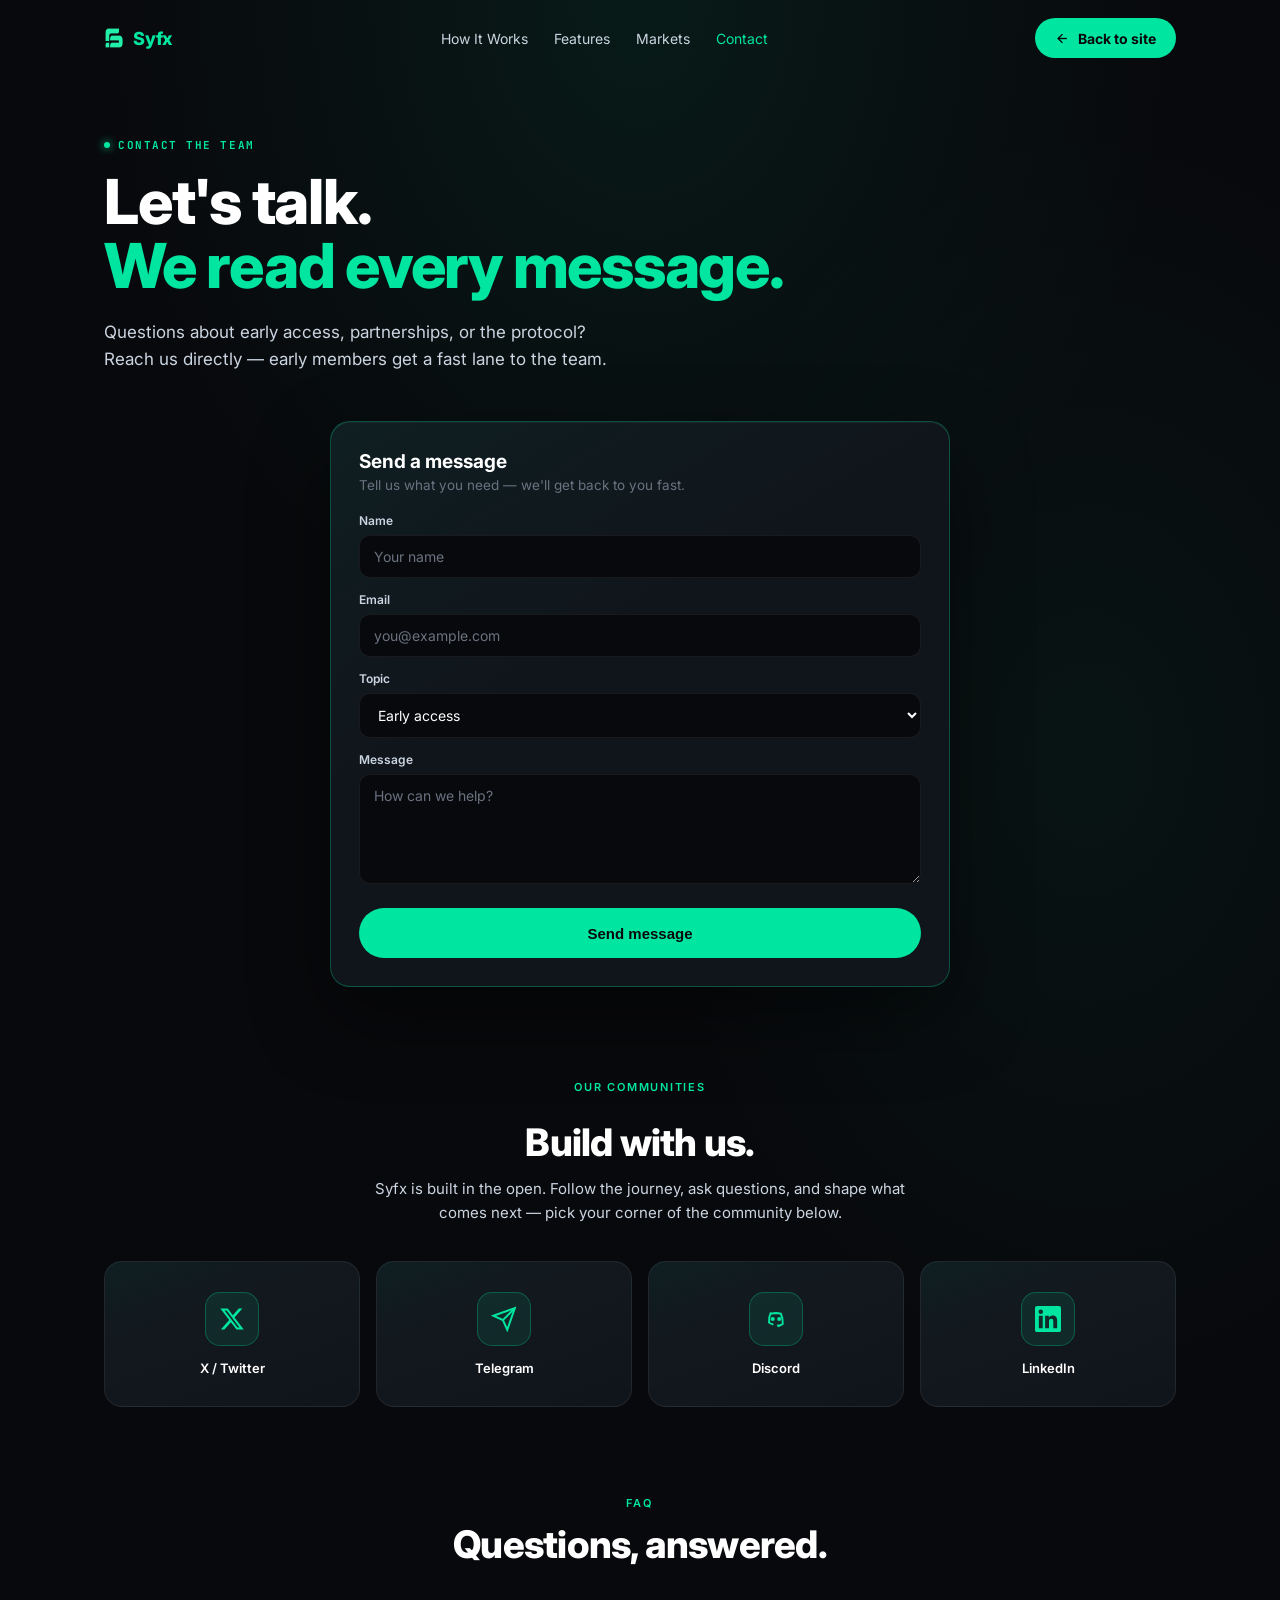
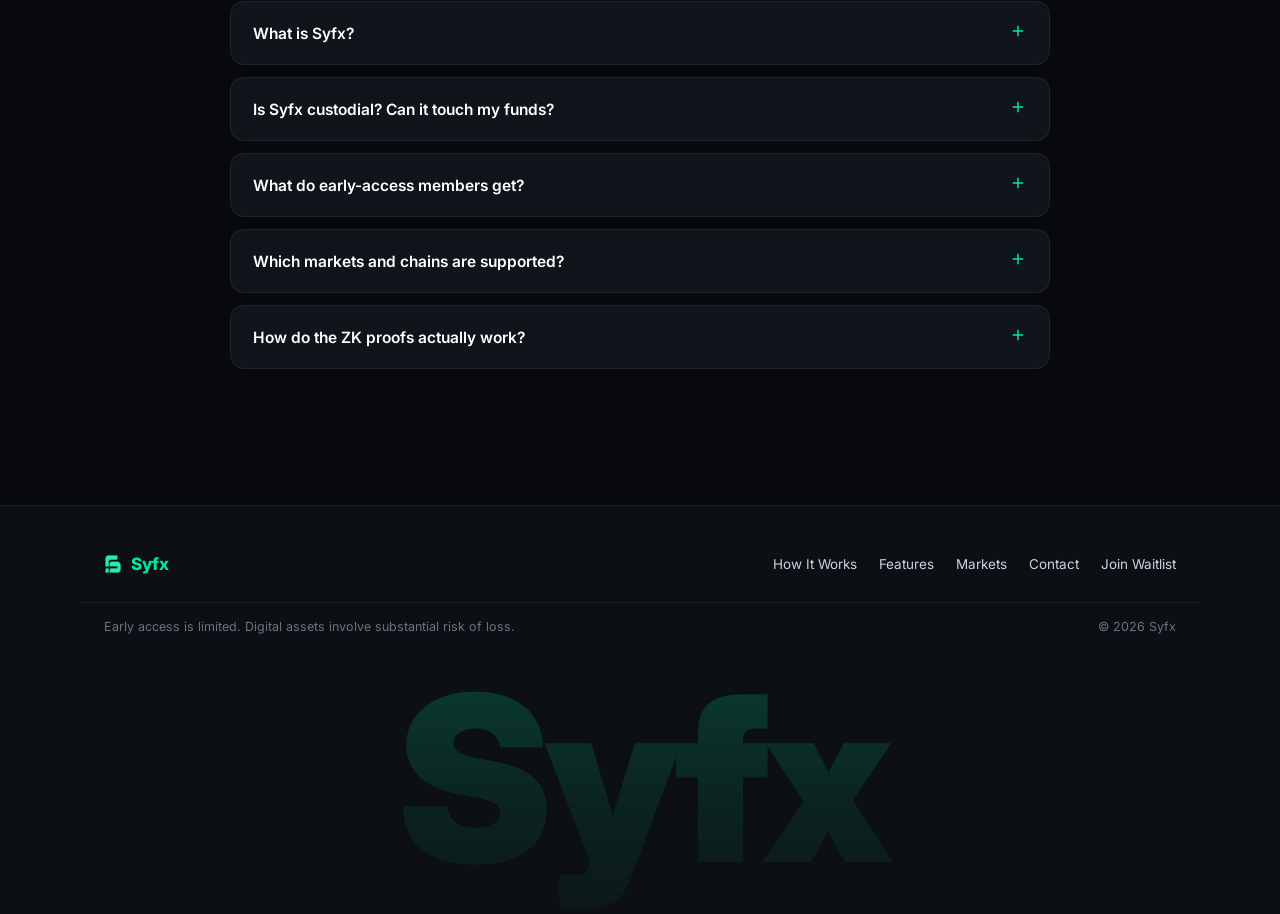
==== contact.html @ 9010b631 "Add contact, how-it-works, and waitlist subpages - contact.html: static contact form page - how-it-w" ====
<!-- @startingPoint section="Pages" subtitle="Syfx contact / reach-the-team page" viewport="1280x900" -->
<!DOCTYPE html>
<html lang="en">
<head>
<meta charset="utf-8" />
<meta name="viewport" content="width=device-width, initial-scale=1" />
<title>Contact — Syfx</title>
<link rel="stylesheet" href="./styles.css" />
<style>
  :root {
    --k-page: #08090C; --k-surface: #0C0F14; --k-card: #10141B; --k-card-2: #0E1218;
    --k-border: rgba(255,255,255,0.07); --k-border-strong: rgba(255,255,255,0.10);
    --k-mint-border: rgba(0,229,160,0.28); --k-mint-tint: rgba(0,229,160,0.09);
  }
  html { scrollbar-width: none; -ms-overflow-style: none; }
  html::-webkit-scrollbar { width: 0; height: 0; display: none; }
  * { box-sizing: border-box; }
  body { margin: 0; overflow-x: hidden; background:
      radial-gradient(60% 40% at 50% 0%, rgba(0,229,160,0.08), transparent 70%),
      radial-gradient(50% 36% at 85% 30%, rgba(0,229,160,0.05), transparent 70%),
      var(--k-page);
    color: var(--text-secondary); font-family: var(--font-sans); -webkit-font-smoothing: antialiased; overflow-x: hidden; }
  a { text-decoration: none; color: inherit; }

  /* nav */
  .nav { position: sticky; top: 0; z-index: 20; display: flex; align-items: center; justify-content: space-between;
    max-width: 1120px; margin: 0 auto; padding: 18px 24px; }
  .nav-brand { display: flex; align-items: center; gap: 9px; }
  .nav-brand img { height: 22px; }
  .nav-brand b { color: var(--accent-mint); font-weight: 800; font-size: 18px; letter-spacing: -0.01em; }
  .nav-links { display: flex; gap: 26px; }
  .nav-links a { font-size: 14px; color: var(--text-secondary); transition: color .16s; }
  .nav-links a:hover, .nav-links a.on { color: var(--accent-mint); }
  .btn { display: inline-flex; align-items: center; gap: 8px; height: 40px; padding: 0 20px; border-radius: 50px;
    background: var(--accent-mint); color: #09090B; font-weight: 700; font-size: 14px; border: none; cursor: pointer;
    transition: background .18s, transform .12s; }
  .btn:hover { background: #00C487; }
  .btn:active { transform: scale(0.97); }
  @media (max-width: 700px) { .nav-links { display: none; } }

  /* hero */
  .wrap { max-width: 1120px; margin: 0 auto; padding: 56px 24px 96px; }
  .eyebrow { display: inline-flex; align-items: center; gap: 8px; font-family: var(--font-mono); font-size: 11px; font-weight: 700;
    letter-spacing: 0.14em; text-transform: uppercase; color: var(--accent-mint); }
  .dot { width: 6px; height: 6px; border-radius: 50%; background: var(--accent-mint); box-shadow: 0 0 8px var(--accent-mint); animation: blink 1.6s infinite; }
  @keyframes blink { 0%,100% { opacity: 1; } 50% { opacity: 0.3; } }
  h1 { font-size: clamp(36px, 6vw, 62px); font-weight: 800; line-height: 1.04; letter-spacing: -0.02em; color: #fff; margin: 18px 0 0; }
  h1 .mint { color: var(--accent-mint); }
  .lead { font-size: 17px; line-height: 1.6; color: var(--text-secondary); margin: 20px 0 0; max-width: 520px; }

  .form-wrap { max-width: 620px; margin: 48px auto 0; }
  @media (max-width: 860px) { .form-wrap { margin-top: 36px; } }

  /* our communities */
  .communities { margin-top: 88px; text-align: center; }
  .comm-head { max-width: 540px; margin: 0 auto 36px; }
  .comm-head h2 { font-size: clamp(26px, 4vw, 38px); font-weight: 800; line-height: 1.08; letter-spacing: -0.02em; color: #fff; margin: 14px 0 0; }
  .comm-head p { font-size: 15px; line-height: 1.6; color: var(--text-secondary); margin: 14px 0 0; }
  .comm-row { display: grid; grid-template-columns: repeat(4, 1fr); gap: 16px; }
  .comm { position: relative; display: flex; flex-direction: column; align-items: center; justify-content: center; gap: 14px;
    width: 100%; padding: 30px 16px; border-radius: 18px; overflow: hidden;
    background: linear-gradient(160deg, rgba(0,229,160,0.05), rgba(255,255,255,0.012) 45%, transparent), var(--k-card);
    border: 1px solid var(--k-border); transition: border-color .22s, transform .22s, box-shadow .22s; }
  .comm::after { content: ''; position: absolute; inset: -40% 0 auto 0; height: 80%;
    background: radial-gradient(60% 100% at 50% 0%, rgba(0,229,160,0.16), transparent 70%); opacity: 0; transition: opacity .25s; pointer-events: none; }
  .comm:hover { border-color: var(--k-mint-border); transform: translateY(-4px);
    box-shadow: 0 24px 50px rgba(0,0,0,0.4), 0 0 50px rgba(0,229,160,0.08); }
  .comm:hover::after { opacity: 1; }
  .comm-ico { position: relative; z-index: 1; width: 54px; height: 54px; border-radius: 15px; background: var(--k-mint-tint);
    border: 1px solid var(--k-mint-border); display: grid; place-items: center; color: var(--accent-mint); transition: transform .22s, box-shadow .22s; }
  .comm:hover .comm-ico { transform: scale(1.06); box-shadow: 0 0 28px rgba(0,229,160,0.25); }
  .comm-ico svg { width: 26px; height: 26px; }
  .comm-name { position: relative; z-index: 1; font-size: 13px; font-weight: 600; color: #fff; }
  @media (max-width: 640px) {
    .comm-row { gap: 8px; }
    .comm { padding: 16px 6px; gap: 8px; border-radius: 13px; }
    .comm-ico { width: 38px; height: 38px; border-radius: 11px; }
    .comm-ico svg { width: 18px; height: 18px; }
    .comm-name { font-size: 10.5px; }
  }
  @media (max-width: 420px) {
    .comm { padding: 12px 4px; }
    .comm-ico { width: 32px; height: 32px; }
    .comm-ico svg { width: 15px; height: 15px; }
    .comm-name { font-size: 9px; }
  }

  /* form card */
  .form-card { background: linear-gradient(150deg, rgba(0,229,160,0.05), transparent 45%), var(--k-card);
    border: 1px solid var(--k-mint-border); border-radius: 20px; padding: 28px;
    box-shadow: 0 30px 80px rgba(0,0,0,0.45), inset 0 1px 0 rgba(255,255,255,0.05); }
  .form-card h3 { margin: 0 0 4px; font-size: 19px; font-weight: 700; color: #fff; }
  .form-card .fc-sub { margin: 0 0 20px; font-size: 13.5px; color: var(--text-muted); }
  .field { margin-bottom: 14px; }
  .field label { display: block; font-size: 12px; font-weight: 600; color: var(--text-secondary); margin-bottom: 7px; }
  .field input, .field textarea, .field select { width: 100%; background: var(--k-page); border: 1px solid var(--k-border);
    border-radius: 11px; color: #fff; font-family: var(--font-sans); font-size: 14px; padding: 12px 14px; outline: none;
    transition: border-color .18s, box-shadow .18s; }
  .field textarea { resize: vertical; min-height: 110px; }
  .field input:focus, .field textarea:focus, .field select:focus { border-color: var(--accent-mint); box-shadow: 0 0 0 3px rgba(0,229,160,0.12); }
  .field input::placeholder, .field textarea::placeholder { color: var(--text-muted); }
  .form-card .btn { width: 100%; height: 50px; justify-content: center; margin-top: 6px; font-size: 15px; }
  .sent { text-align: center; padding: 18px 4px; }
  .sent .tick { width: 54px; height: 54px; border-radius: 50%; background: var(--k-mint-tint); border: 2px solid var(--accent-mint);
    display: grid; place-items: center; color: var(--accent-mint); margin: 0 auto 14px; box-shadow: 0 0 30px rgba(0,229,160,0.25); }
  .sent h3 { color: var(--accent-mint); font-size: 20px; }
  .sent p { font-size: 14px; color: var(--text-secondary); }

  /* FAQ */
  .faq { max-width: 820px; margin: 84px auto 0; }
  .faq-head { text-align: center; margin-bottom: 36px; }
  .faq-eyebrow { display: inline-block; font-size: 11px; font-weight: 600; letter-spacing: 0.16em; text-transform: uppercase; color: var(--accent-mint); margin-bottom: 14px; }
  .faq-head h2 { font-size: clamp(26px, 4vw, 38px); font-weight: 800; line-height: 1.08; letter-spacing: -0.02em; color: #fff; margin: 0; }
  .faq-list { display: flex; flex-direction: column; gap: 12px; }
  .faq-item { border: 1px solid var(--k-border); border-radius: 14px; background: var(--k-card); overflow: hidden; transition: border-color .2s; }
  .faq-item.open { border-color: var(--k-mint-border); }
  .faq-q { display: flex; align-items: center; justify-content: space-between; gap: 16px; width: 100%; text-align: left;
    padding: 20px 22px; background: none; border: none; cursor: pointer; font-family: var(--font-sans); font-size: 15.5px; font-weight: 600; color: #fff; }
  .faq-q .chev { flex-shrink: 0; color: var(--accent-mint); transition: transform .25s; }
  .faq-item.open .faq-q .chev { transform: rotate(45deg); }
  .faq-a { max-height: 0; overflow: hidden; transition: max-height .3s ease; }
  .faq-a p { margin: 0; padding: 0 22px 20px; font-size: 14px; line-height: 1.65; color: var(--text-secondary); }

  /* footer */
  .foot { position: relative; border-top: 1px solid var(--k-border); background: var(--k-surface); overflow: hidden; margin-top: 40px; }
  .foot-top { position: relative; z-index: 1; max-width: 1120px; margin: 0 auto; padding: 48px 24px 28px;
    display: flex; align-items: center; justify-content: space-between; gap: 20px; flex-wrap: wrap; }
  .foot-brand { display: flex; align-items: center; gap: 9px; }
  .foot-brand img { height: 20px; }
  .foot-brand b { color: var(--accent-mint); font-weight: 800; font-size: 17px; }
  .foot-nav { display: flex; gap: 22px; flex-wrap: wrap; }
  .foot-nav a { font-size: 13.5px; color: var(--text-secondary); transition: color .18s; }
  .foot-nav a:hover { color: var(--accent-mint); }
  .foot-bar { position: relative; z-index: 1; max-width: 1120px; margin: 0 auto; padding: 16px 24px;
    border-top: 1px solid var(--k-border); display: flex; justify-content: space-between; gap: 12px; flex-wrap: wrap; }
  .foot-bar span { font-size: 12.5px; color: var(--text-muted); }
  .foot-mark { position: relative; z-index: 0; text-align: center; font-family: var(--font-sans); font-weight: 900;
    font-size: clamp(78px, 18vw, 240px); line-height: 1.05; letter-spacing: -0.04em; user-select: none; pointer-events: none;
    margin: 8px 0 0; padding: 0 0 14px; overflow: hidden;
    background: linear-gradient(180deg, rgba(0,229,160,0.22) 0%, rgba(0,229,160,0.10) 55%, rgba(0,229,160,0.04) 100%);
    -webkit-background-clip: text; background-clip: text; -webkit-text-fill-color: transparent; color: transparent; }
  @media (max-width: 560px) {
    .wrap { padding: 40px 18px 72px; }
    .form-card { padding: 22px 20px; }
    .foot-top { flex-direction: column; align-items: flex-start; gap: 22px; }
  }
</style>
</head>
<body>
  <nav class="nav">
    <a class="nav-brand" href="index.html"><img src="./assets/syfx-mark.png" alt="Syfx" /><b>Syfx</b></a>
    <div class="nav-links">
      <a href="index.html#how">How It Works</a>
      <a href="index.html#features">Features</a>
      <a href="index.html#markets">Markets</a>
      <a href="contact.html" class="on">Contact</a>
    </div>
    <a class="btn" href="index.html"><svg width="15" height="15" viewBox="0 0 24 24" fill="none" stroke="currentColor" stroke-width="2.2"><path d="M19 12H5"/><path d="m12 19-7-7 7-7"/></svg>Back to site</a>
  </nav>

  <div class="wrap">
    <span class="eyebrow"><span class="dot"></span>CONTACT THE TEAM</span>
    <h1>Let's talk.<br /><span class="mint">We read every message.</span></h1>
    <p class="lead">Questions about early access, partnerships, or the protocol? Reach us directly — early members get a fast lane to the team.</p>

    <div class="form-wrap">
      <div class="form-card" id="fcard">
        <h3>Send a message</h3>
        <p class="fc-sub">Tell us what you need — we'll get back to you fast.</p>
        <form id="cform">
          <div class="field"><label for="nm">Name</label><input id="nm" type="text" placeholder="Your name" required /></div>
          <div class="field"><label for="em">Email</label><input id="em" type="email" placeholder="you@example.com" required /></div>
          <div class="field"><label for="tp">Topic</label>
            <select id="tp"><option>Early access</option><option>Partnership</option><option>Press</option><option>Technical / protocol</option><option>Something else</option></select>
          </div>
          <div class="field"><label for="msg">Message</label><textarea id="msg" placeholder="How can we help?" required></textarea></div>
          <button class="btn" type="submit">Send message</button>
        </form>
      </div>
    </div>

    <section class="communities">
      <div class="comm-head">
        <span class="faq-eyebrow">OUR COMMUNITIES</span>
        <h2>Build with us.</h2>
        <p>Syfx is built in the open. Follow the journey, ask questions, and shape what comes next — pick your corner of the community below.</p>
      </div>
      <div class="comm-row">
        <a class="comm" href="#" aria-label="X / Twitter">
          <span class="comm-ico"><svg viewBox="0 0 24 24" fill="currentColor"><path d="M18.244 2.25h3.308l-7.227 8.26 8.502 11.24H16.17l-5.214-6.817L4.99 21.75H1.68l7.73-8.835L1.254 2.25H8.08l4.713 6.231zm-1.161 17.52h1.833L7.084 4.126H5.117z"/></svg></span>
          <span class="comm-name">X / Twitter</span>
        </a>
        <a class="comm" href="#" aria-label="Telegram">
          <span class="comm-ico"><svg viewBox="0 0 24 24" fill="none" stroke="currentColor" stroke-width="1.8"><path d="m22 2-7 20-4-9-9-4Z"/><path d="M22 2 11 13"/></svg></span>
          <span class="comm-name">Telegram</span>
        </a>
        <a class="comm" href="#" aria-label="Discord">
          <span class="comm-ico"><svg viewBox="0 0 24 24" fill="none" stroke="currentColor" stroke-width="1.8"><circle cx="9" cy="12" r="1"/><circle cx="15" cy="12" r="1"/><path d="M7.5 7.2A16 16 0 0 1 12 6.5a16 16 0 0 1 4.5.7c1.5 3 2 6 1.7 9.3a13 13 0 0 1-4 2 9 9 0 0 1-.8-1.3M9.6 17.2a13 13 0 0 1-4-2c-.3-3.3.2-6.3 1.7-9.3"/></svg></span>
          <span class="comm-name">Discord</span>
        </a>
        <a class="comm" href="#" aria-label="LinkedIn">
          <span class="comm-ico"><svg viewBox="0 0 24 24" fill="currentColor"><path d="M20.45 20.45h-3.56v-5.57c0-1.33-.02-3.04-1.85-3.04-1.85 0-2.14 1.45-2.14 2.94v5.67H9.35V9h3.42v1.56h.05c.48-.9 1.64-1.85 3.37-1.85 3.6 0 4.27 2.37 4.27 5.46v6.28zM5.34 7.43a2.06 2.06 0 1 1 0-4.13 2.06 2.06 0 0 1 0 4.13zM7.12 20.45H3.56V9h3.56v11.45zM22.22 0H1.77C.79 0 0 .77 0 1.73v20.54C0 23.22.79 24 1.77 24h20.45c.98 0 1.78-.78 1.78-1.73V1.73C24 .77 23.2 0 22.22 0z"/></svg></span>
          <span class="comm-name">LinkedIn</span>
        </a>
      </div>
    </section>

    <section class="faq">
      <div class="faq-head">
        <span class="faq-eyebrow">FAQ</span>
        <h2>Questions, answered.</h2>
      </div>
      <div class="faq-list" id="faqList">
        <div class="faq-item">
          <button class="faq-q">What is Syfx?<span class="chev"><svg width="18" height="18" viewBox="0 0 24 24" fill="none" stroke="currentColor" stroke-width="2"><path d="M12 5v14M5 12h14"/></svg></span></button>
          <div class="faq-a"><p>Syfx is a verifiable AI operating system for traders. You build strategy in plain conversation, and every trade is backed by a triple-layer zero-knowledge proof before a single dollar moves — so you can verify the AI's work instead of trusting it blindly.</p></div>
        </div>
        <div class="faq-item">
          <button class="faq-q">Is Syfx custodial? Can it touch my funds?<span class="chev"><svg width="18" height="18" viewBox="0 0 24 24" fill="none" stroke="currentColor" stroke-width="2"><path d="M12 5v14M5 12h14"/></svg></span></button>
          <div class="faq-a"><p>No. Syfx is 100% non-custodial by architecture. Your capital lives in your own smart-contract vault — Syfx can never hold, move, or freeze your funds without a verified execution proof.</p></div>
        </div>
        <div class="faq-item">
          <button class="faq-q">What do early-access members get?<span class="chev"><svg width="18" height="18" viewBox="0 0 24 24" fill="none" stroke="currentColor" stroke-width="2"><path d="M12 5v14M5 12h14"/></svg></span></button>
          <div class="faq-a"><p>Founding members get a permanent badge on their profile, Elite tier free for 30 days, and a direct line to the team. Early access is limited — joining the waitlist locks in your spot.</p></div>
        </div>
        <div class="faq-item">
          <button class="faq-q">Which markets and chains are supported?<span class="chev"><svg width="18" height="18" viewBox="0 0 24 24" fill="none" stroke="currentColor" stroke-width="2"><path d="M12 5v14M5 12h14"/></svg></span></button>
          <div class="faq-a"><p>Crypto spot and perps across Ethereum, Base, Arbitrum, Hyperliquid and Solana, plus forex and RWAs via Ostium and OANDA. Proofs are anchored on the 0G Network. More markets are added continuously.</p></div>
        </div>
        <div class="faq-item">
          <button class="faq-q">How do the ZK proofs actually work?<span class="chev"><svg width="18" height="18" viewBox="0 0 24 24" fill="none" stroke="currentColor" stroke-width="2"><path d="M12 5v14M5 12h14"/></svg></span></button>
          <div class="faq-a"><p>Before execution, Syfx runs three independent cryptographic proofs — that the market data was real, the AI reasoned correctly, and your exact rules were followed. If any one fails, the vault physically refuses to execute. It's enforced by code, not policy.</p></div>
        </div>
      </div>
    </section>
  </div>

  <footer class="foot">
    <div class="foot-top">
      <a class="foot-brand" href="index.html"><img src="./assets/syfx-mark.png" alt="" /><b>Syfx</b></a>
      <div class="foot-nav">
        <a href="index.html#how">How It Works</a>
        <a href="index.html#features">Features</a>
        <a href="index.html#markets">Markets</a>
        <a href="contact.html">Contact</a>
        <a href="index.html#waitlist">Join Waitlist</a>
      </div>
    </div>
    <div class="foot-bar">
      <span>Early access is limited. Digital assets involve substantial risk of loss.</span>
      <span>© 2026 Syfx</span>
    </div>
    <div class="foot-mark" aria-hidden="true">Syfx</div>
  </footer>

  <script>
    function syfxReportHeight() {
      try { parent.postMessage({ type: 'syfx-h', h: document.body.scrollHeight }, '*'); } catch (e) {}
    }
    window.addEventListener('load', syfxReportHeight);
    window.addEventListener('resize', syfxReportHeight);
    setTimeout(syfxReportHeight, 300);
    document.querySelectorAll('.faq-q').forEach(function (q) {
      q.addEventListener('click', function () {
        var item = q.closest('.faq-item');
        var ans = item.querySelector('.faq-a');
        var isOpen = item.classList.contains('open');
        document.querySelectorAll('.faq-item.open').forEach(function (o) {
          o.classList.remove('open'); o.querySelector('.faq-a').style.maxHeight = null;
        });
        if (!isOpen) { item.classList.add('open'); ans.style.maxHeight = ans.scrollHeight + 'px'; }
        setTimeout(syfxReportHeight, 320);
      });
    });
    document.getElementById('cform').addEventListener('submit', function (e) {
      e.preventDefault();
      document.getElementById('fcard').innerHTML =
        '<div class="sent"><div class="tick"><svg width="26" height="26" viewBox="0 0 24 24" fill="none" stroke="currentColor" stroke-width="2.4"><path d="M20 6 9 17l-5-5"/></svg></div>' +
        '<h3>Message sent.</h3><p>Thanks for reaching out — we\'ll reply to your inbox shortly.</p></div>';
      setTimeout(syfxReportHeight, 50);
    });
  </script>
</body>
</html>
---- styles.css ----
/* ============================================================
   SYFX DESIGN SYSTEM — GLOBAL ENTRY
   Consumers link this one file. Imports only.
   ============================================================ */

@import url('./tokens/fonts.css');
@import url('./tokens/colors.css');
@import url('./tokens/typography.css');
@import url('./tokens/spacing.css');
@import url('./tokens/effects.css');
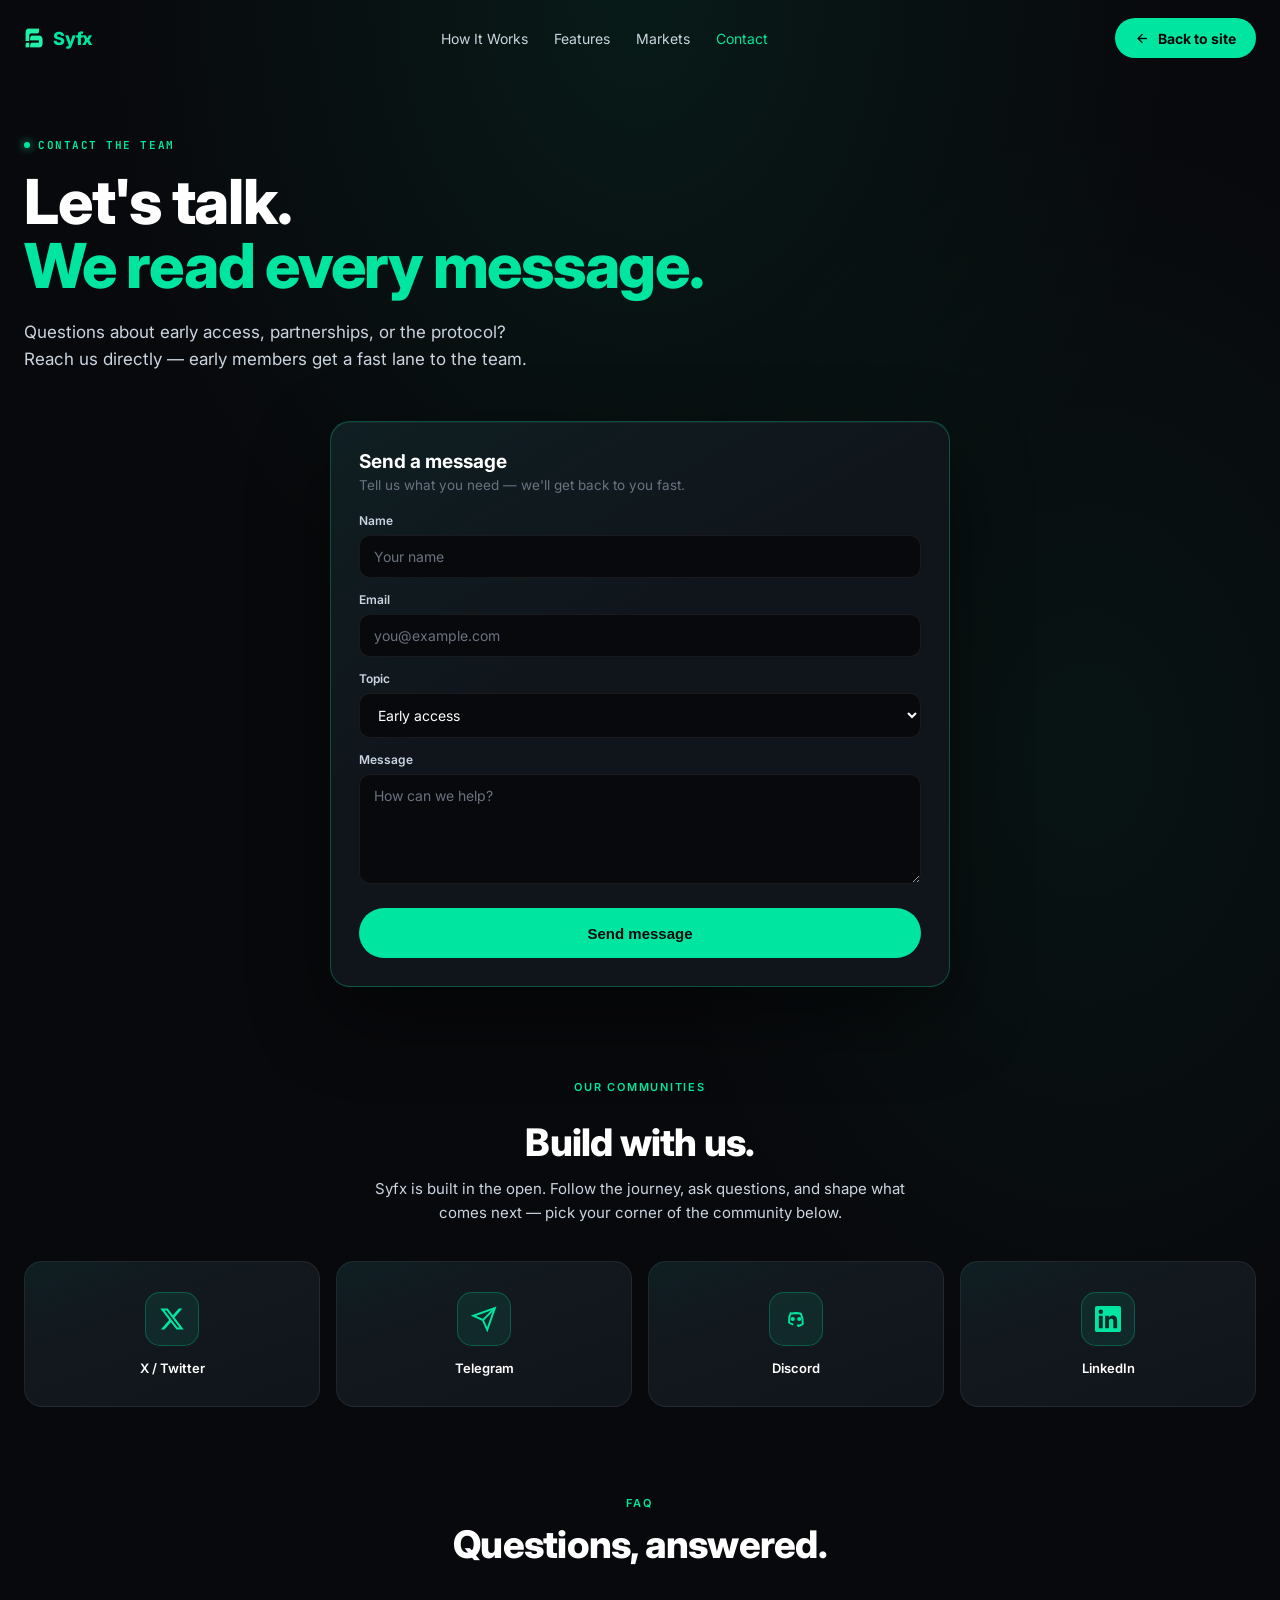
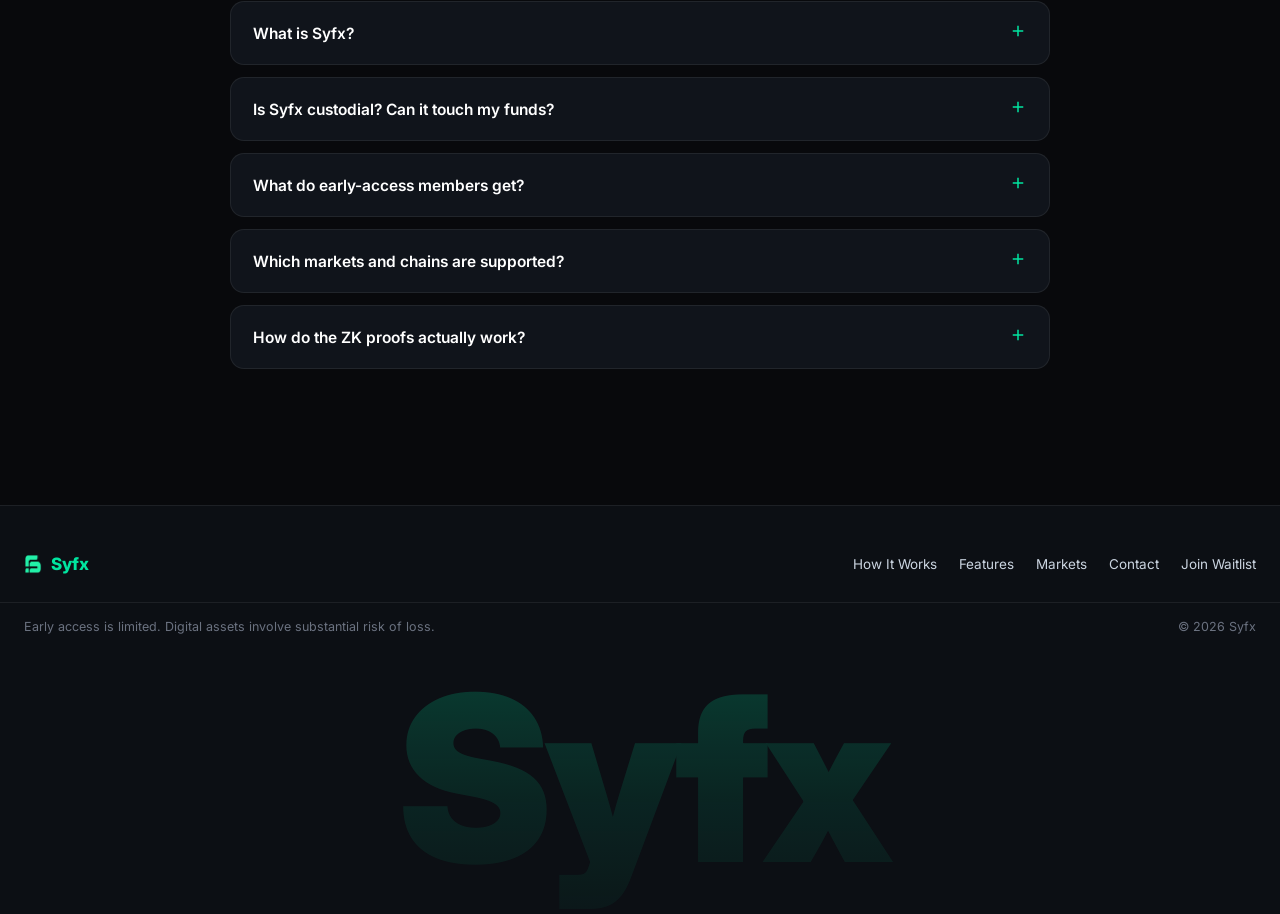
==== commit 2174fdf3: "Widen page content and dashboard to reduce side-gap on large screens Content sections (.sec), footer" ====
--- a/contact.html
+++ b/contact.html
@@ -24,7 +24,7 @@
 
   /* nav */
   .nav { position: sticky; top: 0; z-index: 20; display: flex; align-items: center; justify-content: space-between;
-    max-width: 1120px; margin: 0 auto; padding: 18px 24px; }
+    max-width: 1320px; margin: 0 auto; padding: 18px 24px; }
   .nav-brand { display: flex; align-items: center; gap: 9px; }
   .nav-brand img { height: 22px; }
   .nav-brand b { color: var(--accent-mint); font-weight: 800; font-size: 18px; letter-spacing: -0.01em; }
@@ -39,7 +39,7 @@
   @media (max-width: 700px) { .nav-links { display: none; } }
 
   /* hero */
-  .wrap { max-width: 1120px; margin: 0 auto; padding: 56px 24px 96px; }
+  .wrap { max-width: 1320px; margin: 0 auto; padding: 56px 24px 96px; }
   .eyebrow { display: inline-flex; align-items: center; gap: 8px; font-family: var(--font-mono); font-size: 11px; font-weight: 700;
     letter-spacing: 0.14em; text-transform: uppercase; color: var(--accent-mint); }
   .dot { width: 6px; height: 6px; border-radius: 50%; background: var(--accent-mint); box-shadow: 0 0 8px var(--accent-mint); animation: blink 1.6s infinite; }
@@ -123,7 +123,7 @@
 
   /* footer */
   .foot { position: relative; border-top: 1px solid var(--k-border); background: var(--k-surface); overflow: hidden; margin-top: 40px; }
-  .foot-top { position: relative; z-index: 1; max-width: 1120px; margin: 0 auto; padding: 48px 24px 28px;
+  .foot-top { position: relative; z-index: 1; max-width: 1320px; margin: 0 auto; padding: 48px 24px 28px;
     display: flex; align-items: center; justify-content: space-between; gap: 20px; flex-wrap: wrap; }
   .foot-brand { display: flex; align-items: center; gap: 9px; }
   .foot-brand img { height: 20px; }
@@ -131,7 +131,7 @@
   .foot-nav { display: flex; gap: 22px; flex-wrap: wrap; }
   .foot-nav a { font-size: 13.5px; color: var(--text-secondary); transition: color .18s; }
   .foot-nav a:hover { color: var(--accent-mint); }
-  .foot-bar { position: relative; z-index: 1; max-width: 1120px; margin: 0 auto; padding: 16px 24px;
+  .foot-bar { position: relative; z-index: 1; max-width: 1320px; margin: 0 auto; padding: 16px 24px;
     border-top: 1px solid var(--k-border); display: flex; justify-content: space-between; gap: 12px; flex-wrap: wrap; }
   .foot-bar span { font-size: 12.5px; color: var(--text-muted); }
   .foot-mark { position: relative; z-index: 0; text-align: center; font-family: var(--font-sans); font-weight: 900;
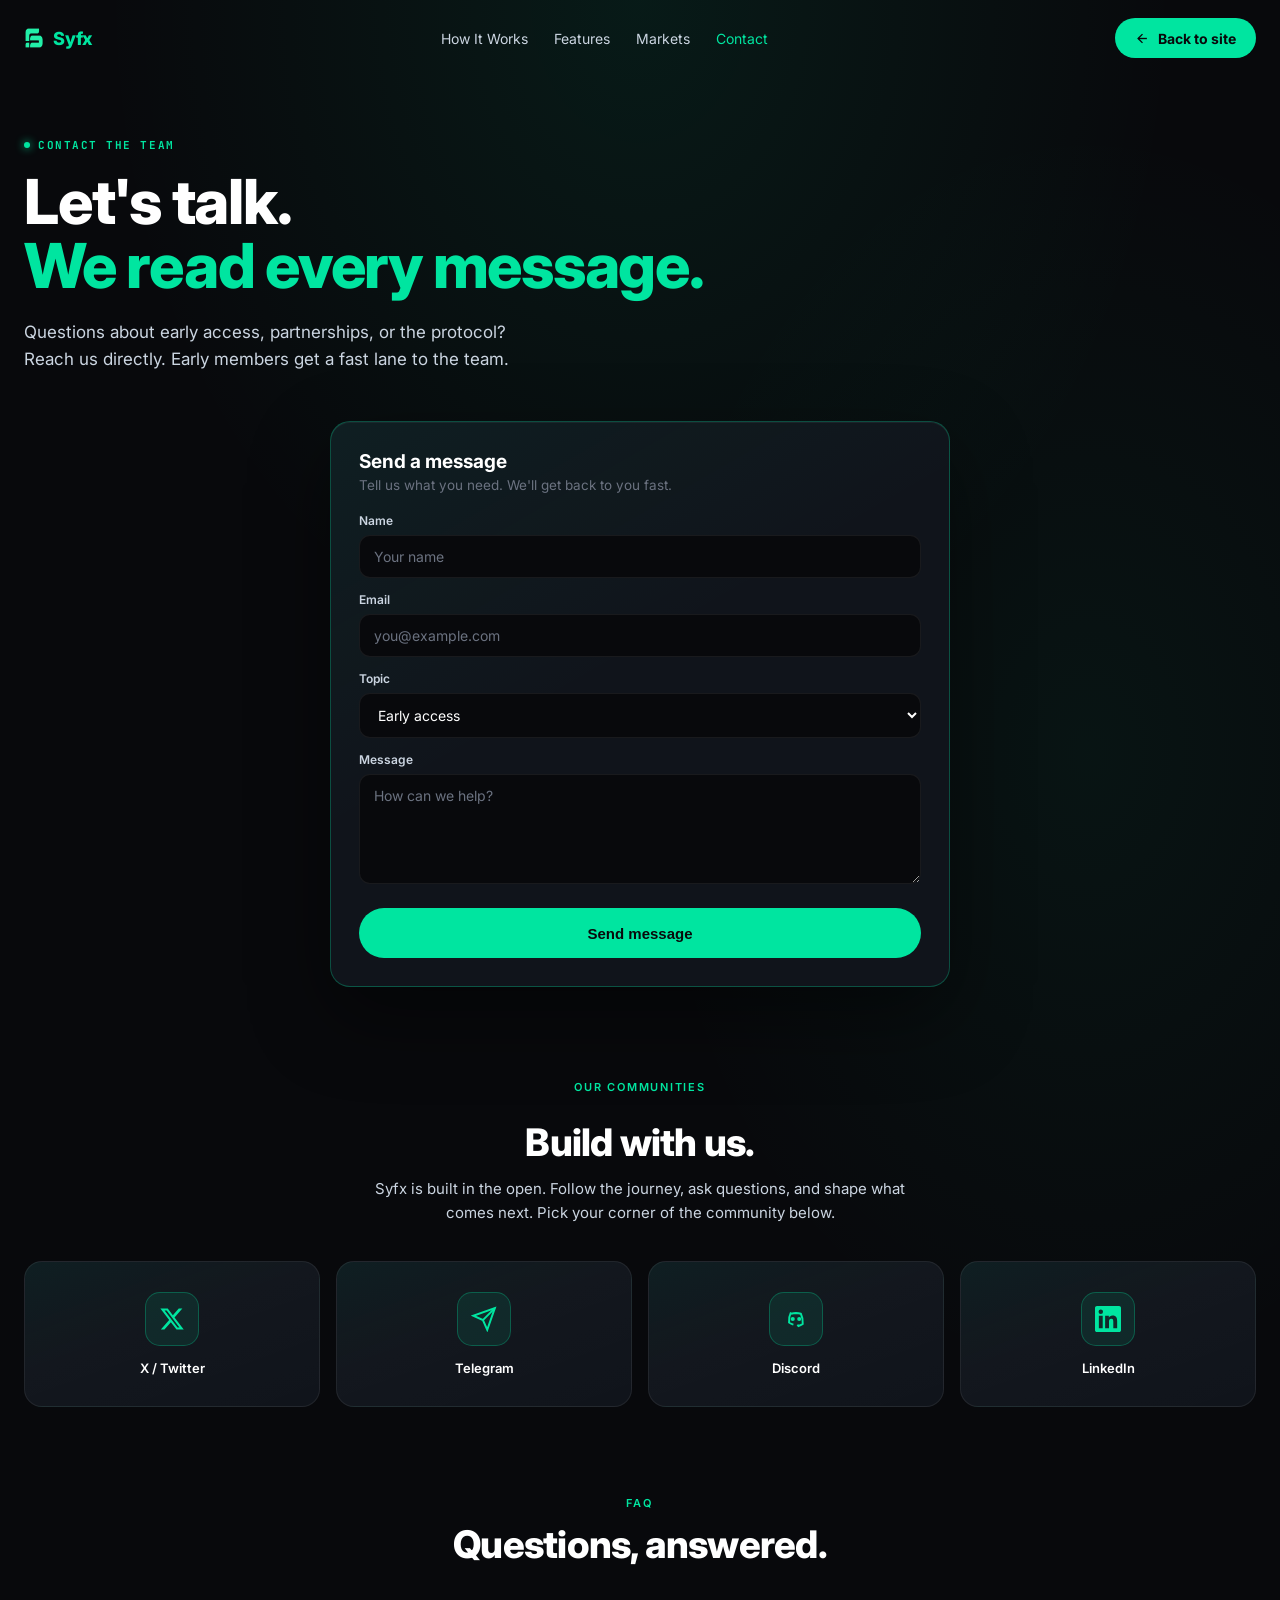
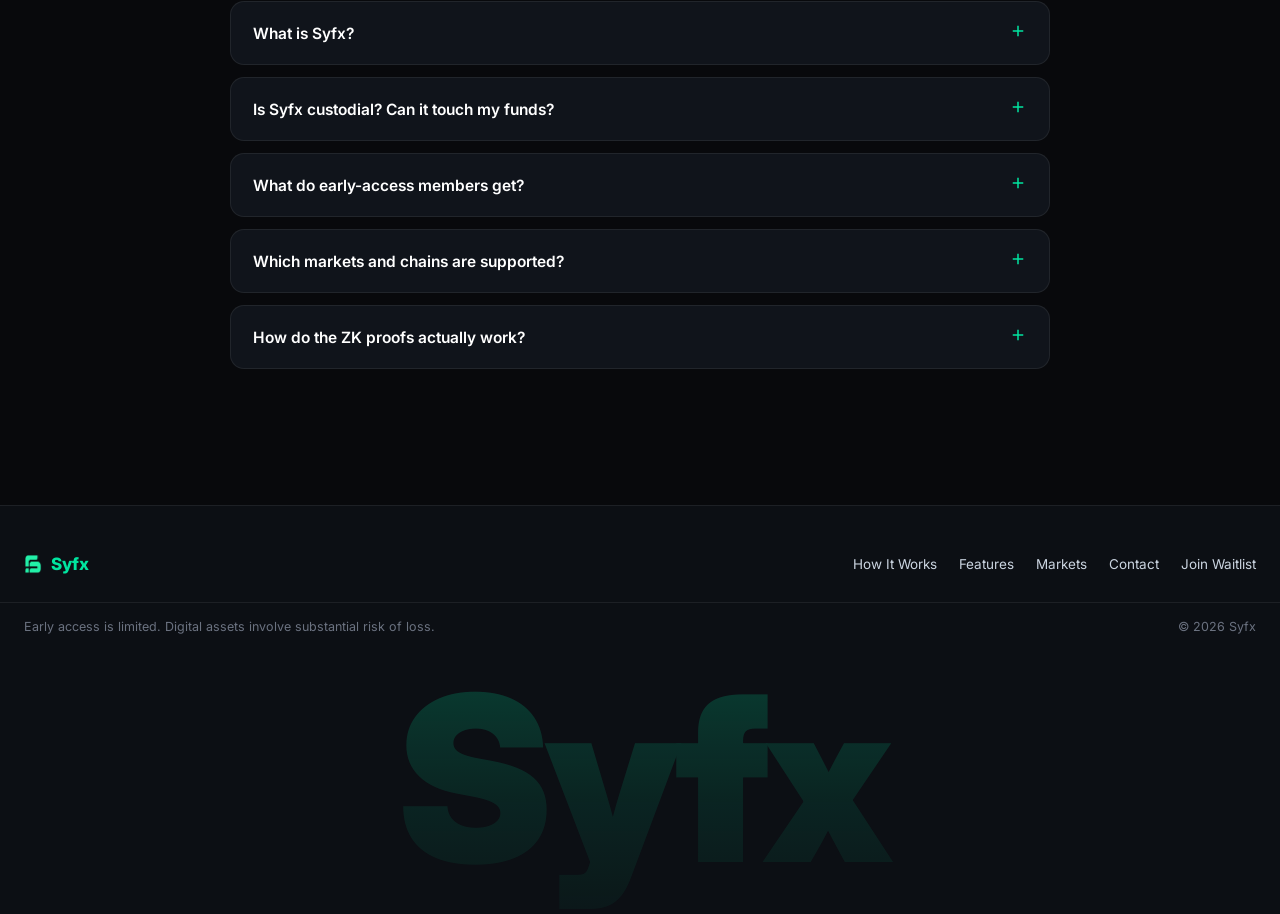
==== commit b2cabd0d: "Remove em dashes from all visible copy site-wide Replaced every em dash in rendered content (titles," ====
--- a/contact.html
+++ b/contact.html
@@ -4,7 +4,7 @@
 <head>
 <meta charset="utf-8" />
 <meta name="viewport" content="width=device-width, initial-scale=1" />
-<title>Contact — Syfx</title>
+<title>Contact | Syfx</title>
 <link rel="stylesheet" href="./styles.css" />
 <style>
   :root {
@@ -161,12 +161,12 @@
   <div class="wrap">
     <span class="eyebrow"><span class="dot"></span>CONTACT THE TEAM</span>
     <h1>Let's talk.<br /><span class="mint">We read every message.</span></h1>
-    <p class="lead">Questions about early access, partnerships, or the protocol? Reach us directly — early members get a fast lane to the team.</p>
+    <p class="lead">Questions about early access, partnerships, or the protocol? Reach us directly. Early members get a fast lane to the team.</p>
 
     <div class="form-wrap">
       <div class="form-card" id="fcard">
         <h3>Send a message</h3>
-        <p class="fc-sub">Tell us what you need — we'll get back to you fast.</p>
+        <p class="fc-sub">Tell us what you need. We'll get back to you fast.</p>
         <form id="cform">
           <div class="field"><label for="nm">Name</label><input id="nm" type="text" placeholder="Your name" required /></div>
           <div class="field"><label for="em">Email</label><input id="em" type="email" placeholder="you@example.com" required /></div>
@@ -183,7 +183,7 @@
       <div class="comm-head">
         <span class="faq-eyebrow">OUR COMMUNITIES</span>
         <h2>Build with us.</h2>
-        <p>Syfx is built in the open. Follow the journey, ask questions, and shape what comes next — pick your corner of the community below.</p>
+        <p>Syfx is built in the open. Follow the journey, ask questions, and shape what comes next. Pick your corner of the community below.</p>
       </div>
       <div class="comm-row">
         <a class="comm" href="#" aria-label="X / Twitter">
@@ -213,15 +213,15 @@
       <div class="faq-list" id="faqList">
         <div class="faq-item">
           <button class="faq-q">What is Syfx?<span class="chev"><svg width="18" height="18" viewBox="0 0 24 24" fill="none" stroke="currentColor" stroke-width="2"><path d="M12 5v14M5 12h14"/></svg></span></button>
-          <div class="faq-a"><p>Syfx is a verifiable AI operating system for traders. You build strategy in plain conversation, and every trade is backed by a triple-layer zero-knowledge proof before a single dollar moves — so you can verify the AI's work instead of trusting it blindly.</p></div>
+          <div class="faq-a"><p>Syfx is a verifiable AI operating system for traders. You build strategy in plain conversation, and every trade is backed by a triple-layer zero-knowledge proof before a single dollar moves, so you can verify the AI's work instead of trusting it blindly.</p></div>
         </div>
         <div class="faq-item">
           <button class="faq-q">Is Syfx custodial? Can it touch my funds?<span class="chev"><svg width="18" height="18" viewBox="0 0 24 24" fill="none" stroke="currentColor" stroke-width="2"><path d="M12 5v14M5 12h14"/></svg></span></button>
-          <div class="faq-a"><p>No. Syfx is 100% non-custodial by architecture. Your capital lives in your own smart-contract vault — Syfx can never hold, move, or freeze your funds without a verified execution proof.</p></div>
+          <div class="faq-a"><p>No. Syfx is 100% non-custodial by architecture. Your capital lives in your own smart-contract vault. Syfx can never hold, move, or freeze your funds without a verified execution proof.</p></div>
         </div>
         <div class="faq-item">
           <button class="faq-q">What do early-access members get?<span class="chev"><svg width="18" height="18" viewBox="0 0 24 24" fill="none" stroke="currentColor" stroke-width="2"><path d="M12 5v14M5 12h14"/></svg></span></button>
-          <div class="faq-a"><p>Founding members get a permanent badge on their profile, Elite tier free for 30 days, and a direct line to the team. Early access is limited — joining the waitlist locks in your spot.</p></div>
+          <div class="faq-a"><p>Founding members get a permanent badge on their profile, Elite tier free for 30 days, and a direct line to the team. Early access is limited. Joining the waitlist locks in your spot.</p></div>
         </div>
         <div class="faq-item">
           <button class="faq-q">Which markets and chains are supported?<span class="chev"><svg width="18" height="18" viewBox="0 0 24 24" fill="none" stroke="currentColor" stroke-width="2"><path d="M12 5v14M5 12h14"/></svg></span></button>
@@ -229,7 +229,7 @@
         </div>
         <div class="faq-item">
           <button class="faq-q">How do the ZK proofs actually work?<span class="chev"><svg width="18" height="18" viewBox="0 0 24 24" fill="none" stroke="currentColor" stroke-width="2"><path d="M12 5v14M5 12h14"/></svg></span></button>
-          <div class="faq-a"><p>Before execution, Syfx runs three independent cryptographic proofs — that the market data was real, the AI reasoned correctly, and your exact rules were followed. If any one fails, the vault physically refuses to execute. It's enforced by code, not policy.</p></div>
+          <div class="faq-a"><p>Before execution, Syfx runs three independent cryptographic proofs: that the market data was real, the AI reasoned correctly, and your exact rules were followed. If any one fails, the vault physically refuses to execute. It's enforced by code, not policy.</p></div>
         </div>
       </div>
     </section>
@@ -276,7 +276,7 @@
       e.preventDefault();
       document.getElementById('fcard').innerHTML =
         '<div class="sent"><div class="tick"><svg width="26" height="26" viewBox="0 0 24 24" fill="none" stroke="currentColor" stroke-width="2.4"><path d="M20 6 9 17l-5-5"/></svg></div>' +
-        '<h3>Message sent.</h3><p>Thanks for reaching out — we\'ll reply to your inbox shortly.</p></div>';
+        '<h3>Message sent.</h3><p>Thanks for reaching out. We\'ll reply to your inbox shortly.</p></div>';
       setTimeout(syfxReportHeight, 50);
     });
   </script>
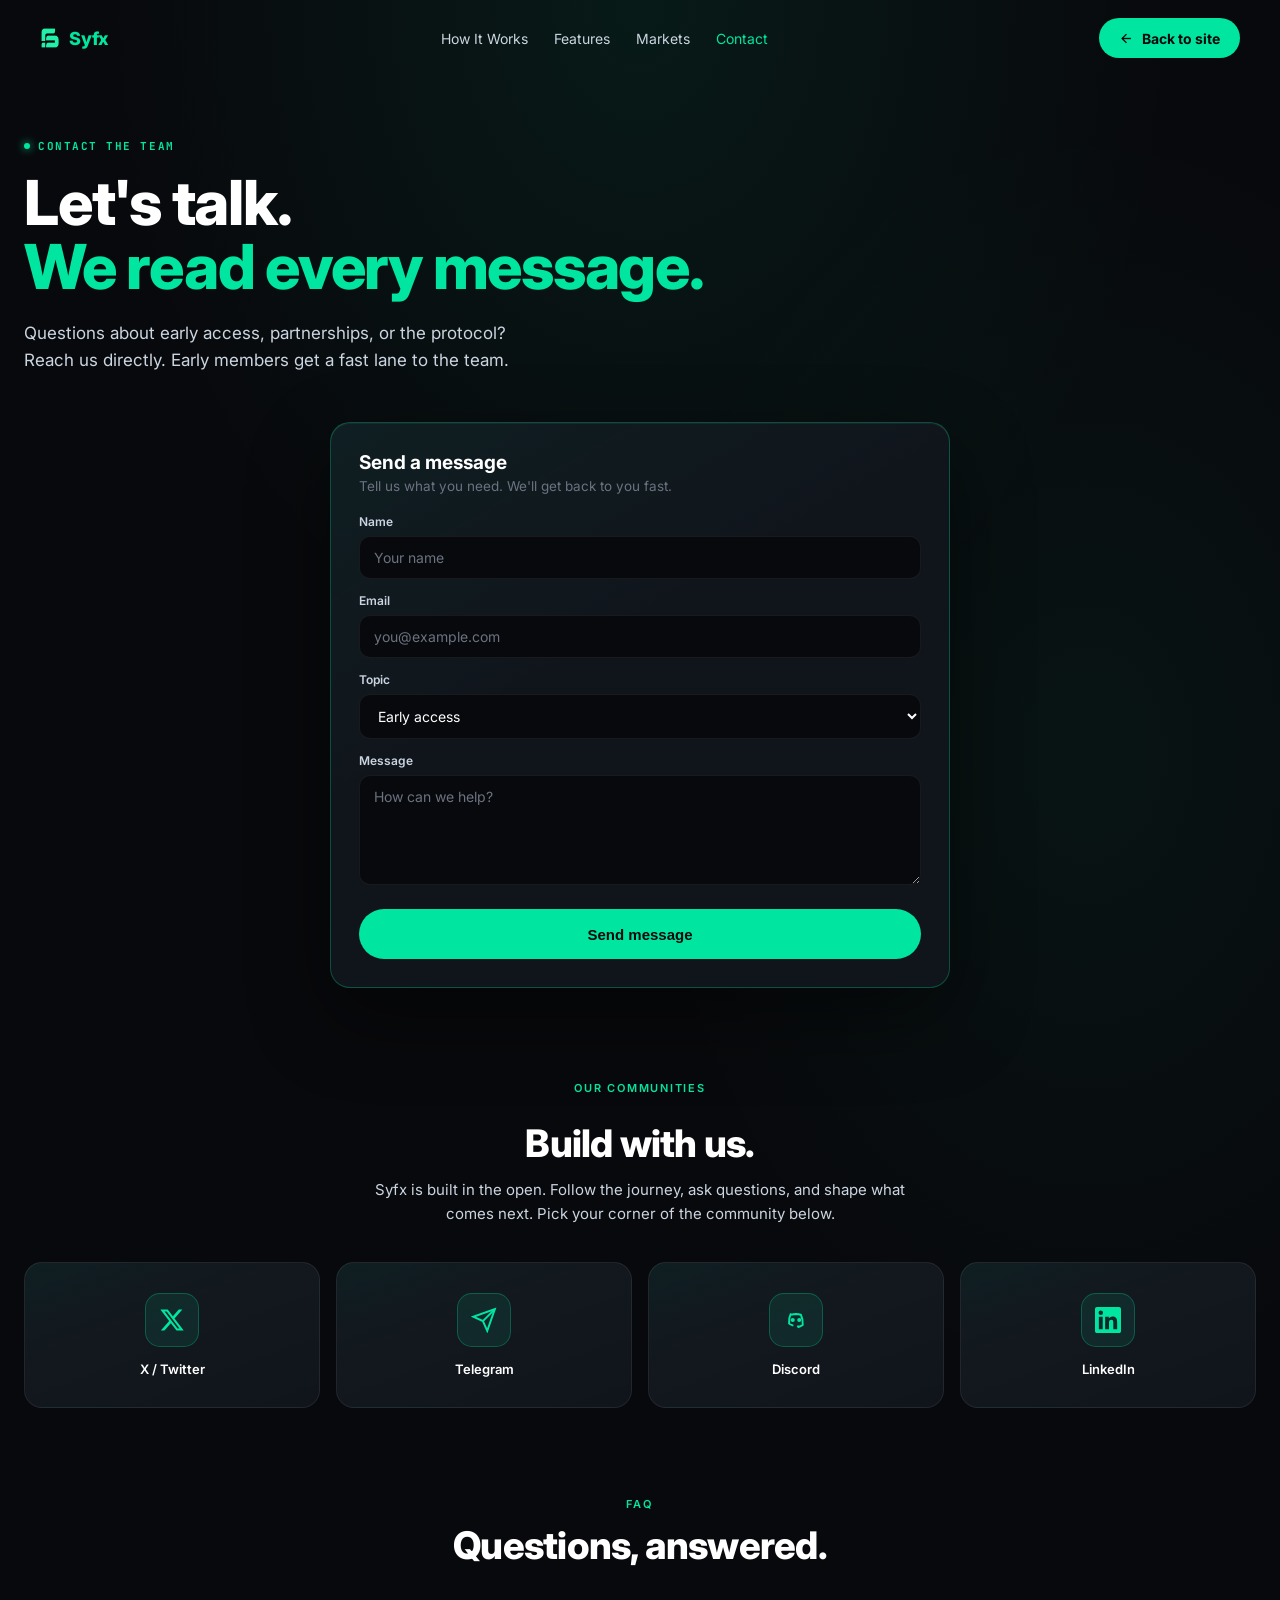
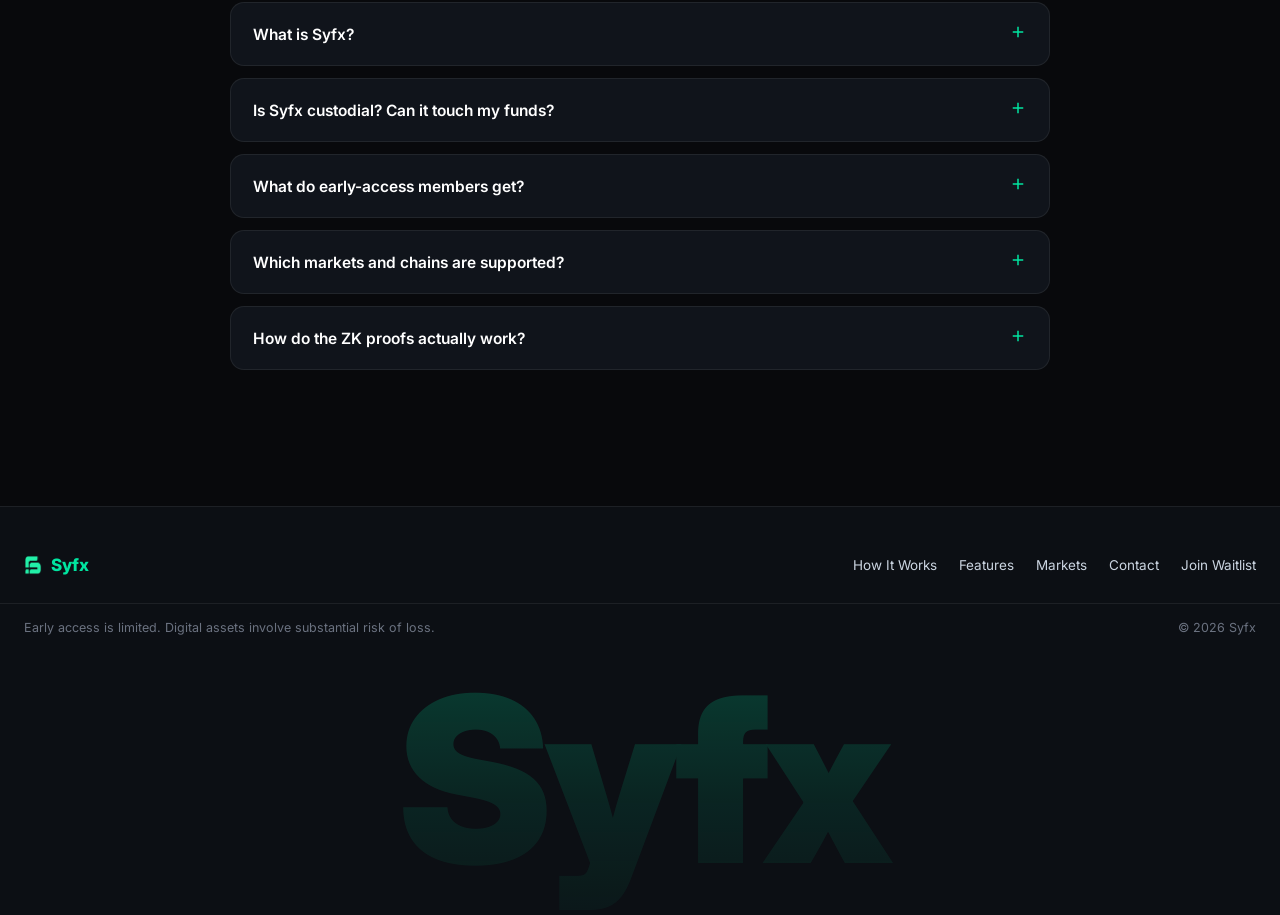
==== commit 2d2f4449: "Make nav transparent-to-dark on scroll; fix a pre-existing sticky-nav bug - Nav now starts fully tra" ====
--- a/contact.html
+++ b/contact.html
@@ -12,19 +12,22 @@
     --k-border: rgba(255,255,255,0.07); --k-border-strong: rgba(255,255,255,0.10);
     --k-mint-border: rgba(0,229,160,0.28); --k-mint-tint: rgba(0,229,160,0.09);
   }
-  html { scrollbar-width: none; -ms-overflow-style: none; }
+  html { overflow-x: clip; scrollbar-width: none; -ms-overflow-style: none; }
   html::-webkit-scrollbar { width: 0; height: 0; display: none; }
   * { box-sizing: border-box; }
-  body { margin: 0; overflow-x: hidden; background:
+  body { margin: 0; background:
       radial-gradient(60% 40% at 50% 0%, rgba(0,229,160,0.08), transparent 70%),
       radial-gradient(50% 36% at 85% 30%, rgba(0,229,160,0.05), transparent 70%),
       var(--k-page);
-    color: var(--text-secondary); font-family: var(--font-sans); -webkit-font-smoothing: antialiased; overflow-x: hidden; }
+    color: var(--text-secondary); font-family: var(--font-sans); -webkit-font-smoothing: antialiased; }
   a { text-decoration: none; color: inherit; }
 
   /* nav */
   .nav { position: sticky; top: 0; z-index: 20; display: flex; align-items: center; justify-content: space-between;
-    max-width: 1320px; margin: 0 auto; padding: 18px 24px; }
+    padding: 18px 40px;
+    background: transparent; backdrop-filter: blur(0px); border-bottom: 1px solid transparent;
+    transition: background .35s var(--ease-standard), backdrop-filter .35s var(--ease-standard), border-color .35s var(--ease-standard); }
+  .nav.scrolled { background: rgba(8,9,12,0.86); backdrop-filter: blur(14px); border-bottom: 1px solid var(--k-border); }
   .nav-brand { display: flex; align-items: center; gap: 9px; }
   .nav-brand img { height: 22px; }
   .nav-brand b { color: var(--accent-mint); font-weight: 800; font-size: 18px; letter-spacing: -0.01em; }
@@ -260,6 +263,10 @@
     window.addEventListener('load', syfxReportHeight);
     window.addEventListener('resize', syfxReportHeight);
     setTimeout(syfxReportHeight, 300);
+    var navEl = document.querySelector('.nav');
+    function onNavScroll() { navEl.classList.toggle('scrolled', window.scrollY > 24); }
+    onNavScroll();
+    window.addEventListener('scroll', onNavScroll, { passive: true });
     document.querySelectorAll('.faq-q').forEach(function (q) {
       q.addEventListener('click', function () {
         var item = q.closest('.faq-item');
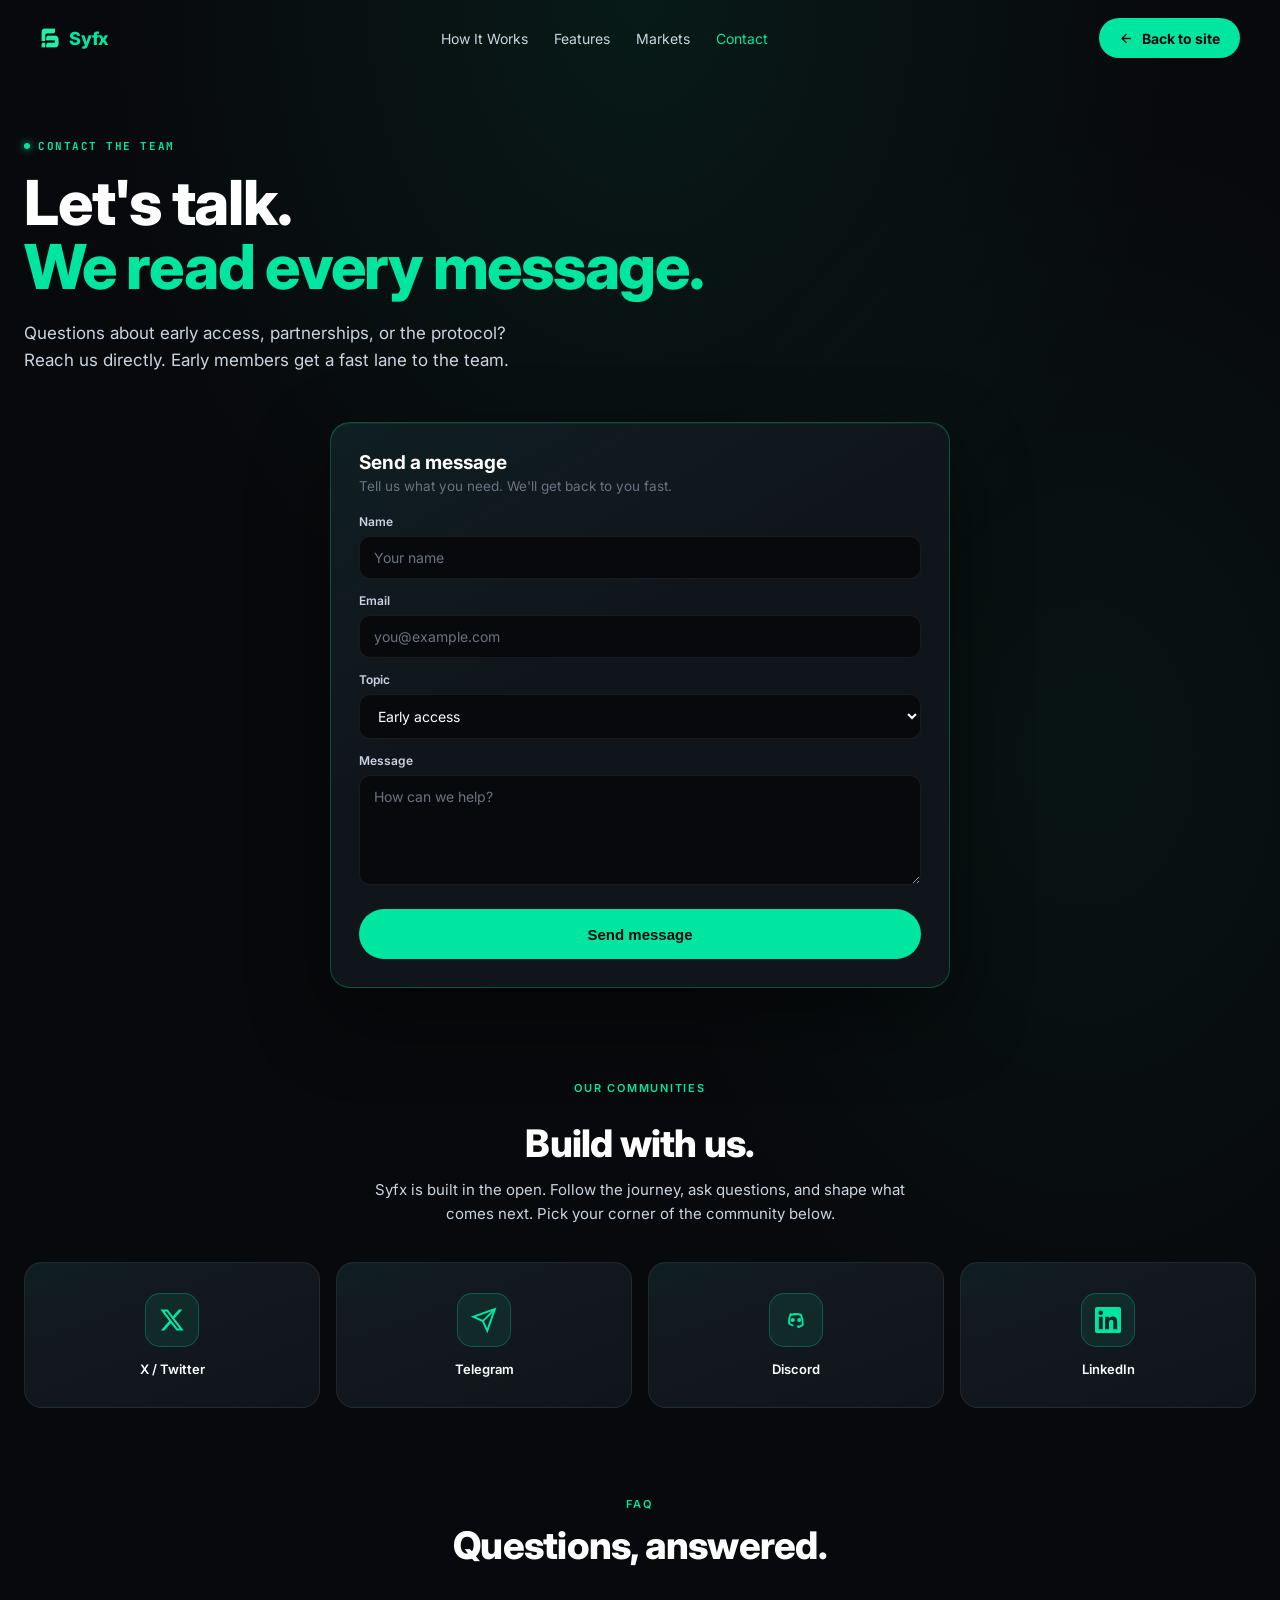
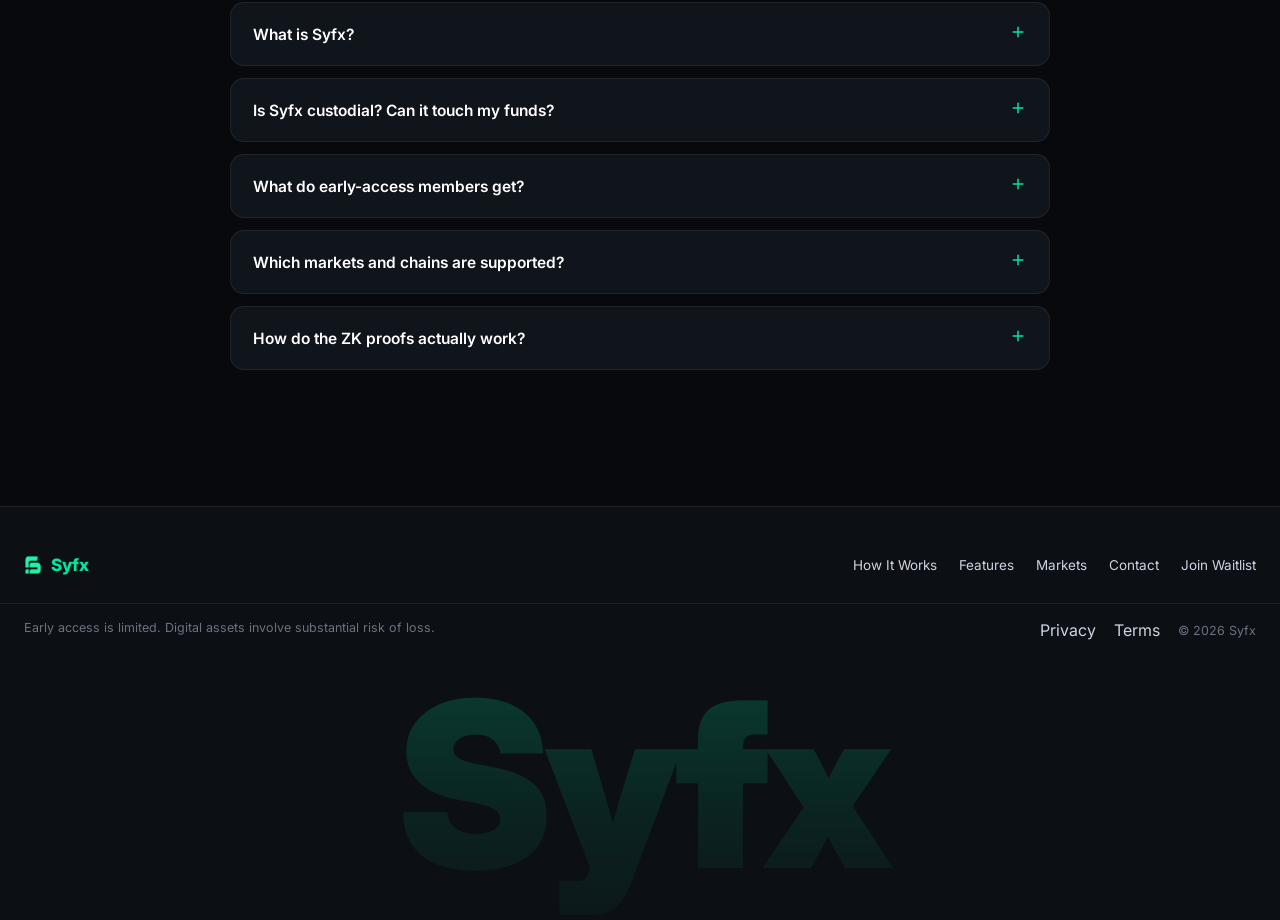
==== commit 137caed9: "Fix phone carousel spacing/motion, dead links, and add Privacy/Terms pages Phone carousel: - .pmc-sl" ====
--- a/contact.html
+++ b/contact.html
@@ -5,6 +5,7 @@
 <meta charset="utf-8" />
 <meta name="viewport" content="width=device-width, initial-scale=1" />
 <title>Contact | Syfx</title>
+<link rel="icon" type="image/png" href="./assets/syfx-mark.png" />
 <link rel="stylesheet" href="./styles.css" />
 <style>
   :root {
@@ -189,11 +190,11 @@
         <p>Syfx is built in the open. Follow the journey, ask questions, and shape what comes next. Pick your corner of the community below.</p>
       </div>
       <div class="comm-row">
-        <a class="comm" href="#" aria-label="X / Twitter">
+        <a class="comm" href="https://x.com/Syfx_ai" target="_blank" rel="noopener noreferrer" aria-label="X / Twitter">
           <span class="comm-ico"><svg viewBox="0 0 24 24" fill="currentColor"><path d="M18.244 2.25h3.308l-7.227 8.26 8.502 11.24H16.17l-5.214-6.817L4.99 21.75H1.68l7.73-8.835L1.254 2.25H8.08l4.713 6.231zm-1.161 17.52h1.833L7.084 4.126H5.117z"/></svg></span>
           <span class="comm-name">X / Twitter</span>
         </a>
-        <a class="comm" href="#" aria-label="Telegram">
+        <a class="comm" href="https://t.me/+AnPKya5BjcQ1YThk" target="_blank" rel="noopener noreferrer" aria-label="Telegram">
           <span class="comm-ico"><svg viewBox="0 0 24 24" fill="none" stroke="currentColor" stroke-width="1.8"><path d="m22 2-7 20-4-9-9-4Z"/><path d="M22 2 11 13"/></svg></span>
           <span class="comm-name">Telegram</span>
         </a>
@@ -201,7 +202,7 @@
           <span class="comm-ico"><svg viewBox="0 0 24 24" fill="none" stroke="currentColor" stroke-width="1.8"><circle cx="9" cy="12" r="1"/><circle cx="15" cy="12" r="1"/><path d="M7.5 7.2A16 16 0 0 1 12 6.5a16 16 0 0 1 4.5.7c1.5 3 2 6 1.7 9.3a13 13 0 0 1-4 2 9 9 0 0 1-.8-1.3M9.6 17.2a13 13 0 0 1-4-2c-.3-3.3.2-6.3 1.7-9.3"/></svg></span>
           <span class="comm-name">Discord</span>
         </a>
-        <a class="comm" href="#" aria-label="LinkedIn">
+        <a class="comm" href="https://www.linkedin.com/company/syfx-ai/" target="_blank" rel="noopener noreferrer" aria-label="LinkedIn">
           <span class="comm-ico"><svg viewBox="0 0 24 24" fill="currentColor"><path d="M20.45 20.45h-3.56v-5.57c0-1.33-.02-3.04-1.85-3.04-1.85 0-2.14 1.45-2.14 2.94v5.67H9.35V9h3.42v1.56h.05c.48-.9 1.64-1.85 3.37-1.85 3.6 0 4.27 2.37 4.27 5.46v6.28zM5.34 7.43a2.06 2.06 0 1 1 0-4.13 2.06 2.06 0 0 1 0 4.13zM7.12 20.45H3.56V9h3.56v11.45zM22.22 0H1.77C.79 0 0 .77 0 1.73v20.54C0 23.22.79 24 1.77 24h20.45c.98 0 1.78-.78 1.78-1.73V1.73C24 .77 23.2 0 22.22 0z"/></svg></span>
           <span class="comm-name">LinkedIn</span>
         </a>
@@ -224,7 +225,7 @@
         </div>
         <div class="faq-item">
           <button class="faq-q">What do early-access members get?<span class="chev"><svg width="18" height="18" viewBox="0 0 24 24" fill="none" stroke="currentColor" stroke-width="2"><path d="M12 5v14M5 12h14"/></svg></span></button>
-          <div class="faq-a"><p>Founding members get a permanent badge on their profile, Elite tier free for 30 days, and a direct line to the team. Early access is limited. Joining the waitlist locks in your spot.</p></div>
+          <div class="faq-a"><p>Priority access when Syfx goes live, plus Elite tier free for 30 days. Early access is limited. Joining the waitlist locks in your spot.</p></div>
         </div>
         <div class="faq-item">
           <button class="faq-q">Which markets and chains are supported?<span class="chev"><svg width="18" height="18" viewBox="0 0 24 24" fill="none" stroke="currentColor" stroke-width="2"><path d="M12 5v14M5 12h14"/></svg></span></button>
@@ -246,12 +247,16 @@
         <a href="index.html#features">Features</a>
         <a href="index.html#markets">Markets</a>
         <a href="contact.html">Contact</a>
-        <a href="index.html#waitlist">Join Waitlist</a>
+        <a href="waitlist.html">Join Waitlist</a>
       </div>
     </div>
     <div class="foot-bar">
       <span>Early access is limited. Digital assets involve substantial risk of loss.</span>
-      <span>© 2026 Syfx</span>
+      <div style="display:flex; gap:18px; align-items:center;">
+        <a href="privacy.html">Privacy</a>
+        <a href="terms.html">Terms</a>
+        <span>© 2026 Syfx</span>
+      </div>
     </div>
     <div class="foot-mark" aria-hidden="true">Syfx</div>
   </footer>
